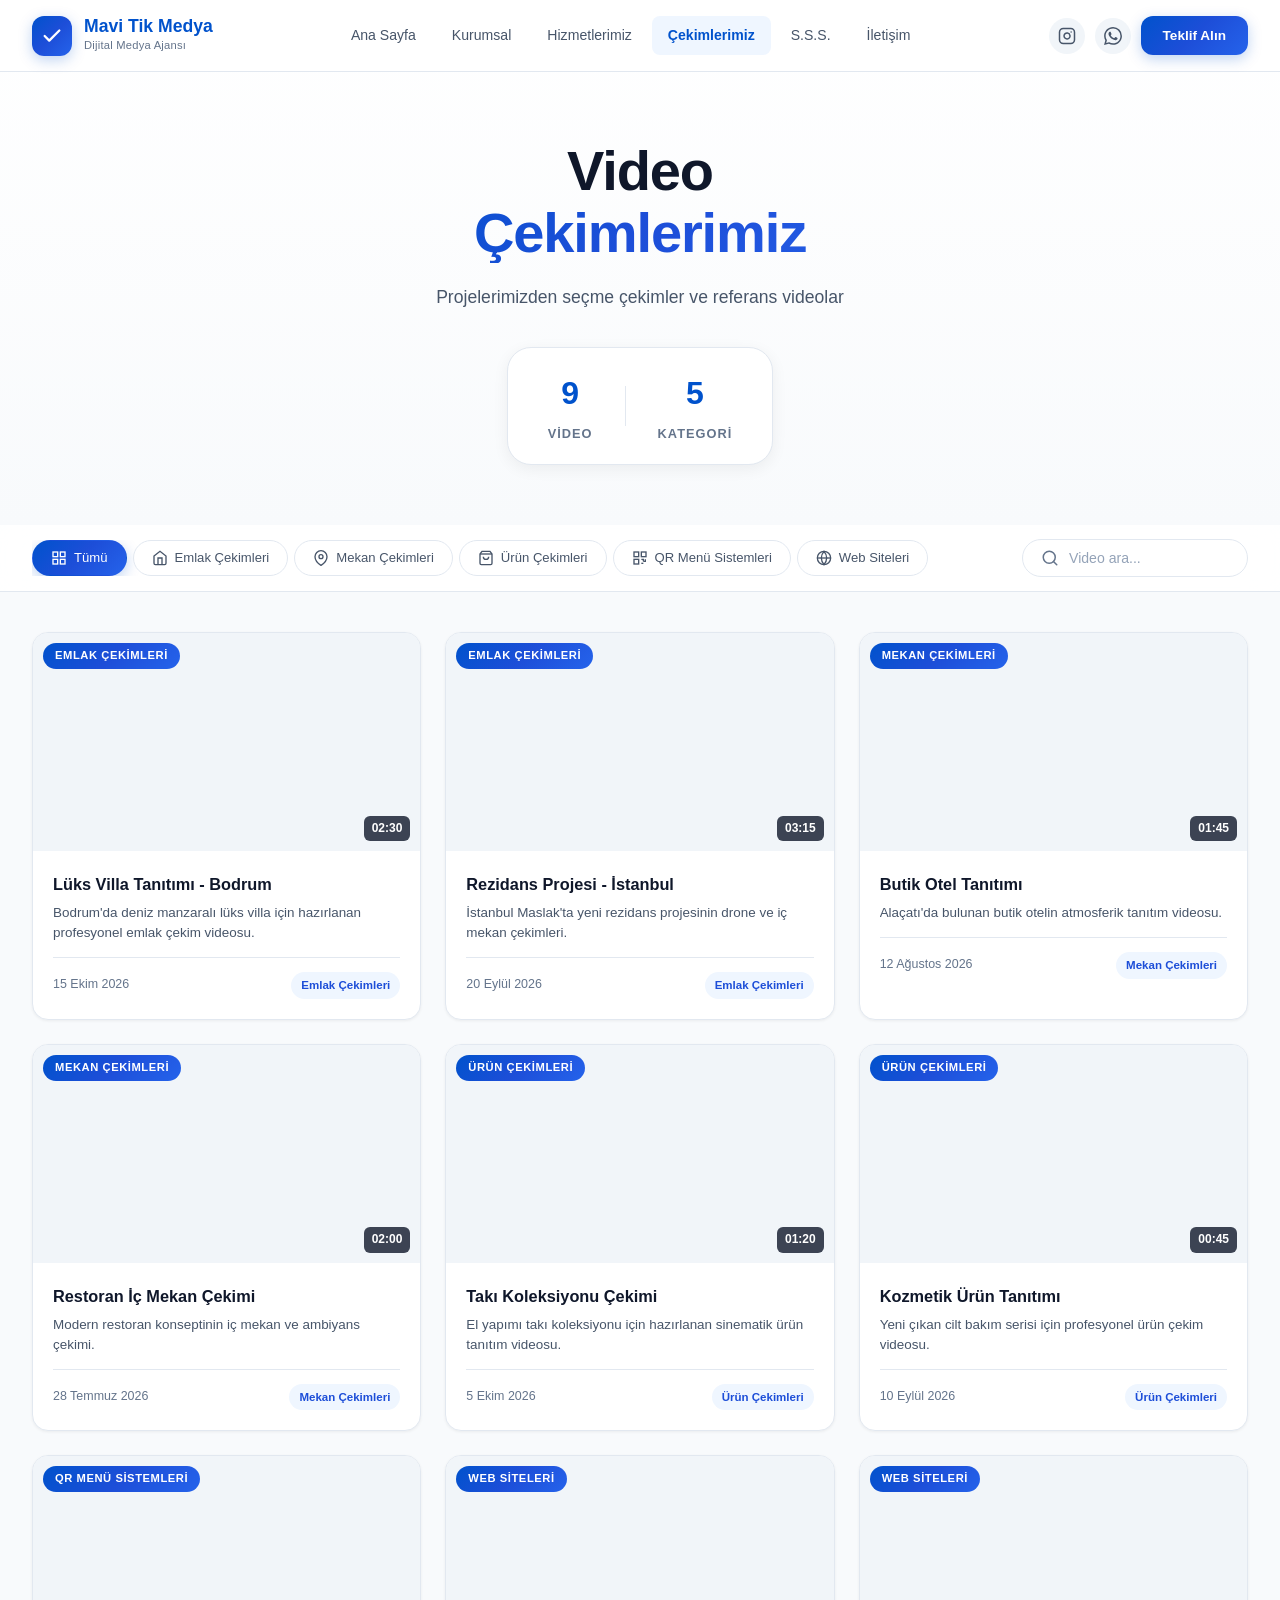
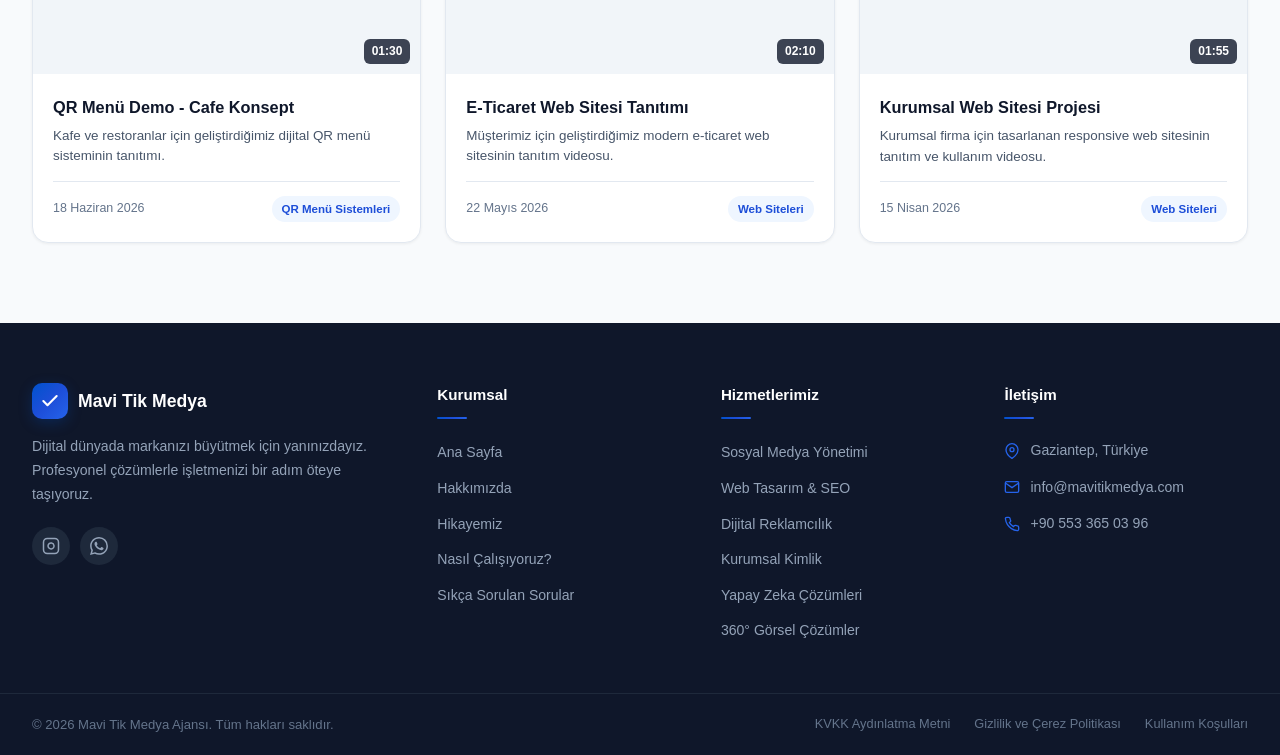
==== referans videolar/referanslar.html @ f26a5ee5 "Add files via upload" ====
<!DOCTYPE html>
<html lang="tr">
<head>
    <meta charset="UTF-8">
    <meta name="viewport" content="width=device-width, initial-scale=1.0">
    <meta name="description" content="Mavi Tik Medya - Çekimlerimiz | Emlak, Mekan, Ürün Çekimleri, QR Menü ve Web Siteleri">
    <title>Çekimlerimiz | Mavi Tik Medya Ajansı</title>
    <link rel="stylesheet" href="style.css">
</head>
<body>

    <!-- ===== NAVBAR (Mavi Tik Medya) ===== -->
    <header class="navbar" id="navbar">
        <div class="navbar-container">
            <a href="https://mavitikmedya.com/" class="navbar-brand">
                <div class="brand-icon">
                    <svg width="22" height="22" viewBox="0 0 24 24" fill="none" stroke="currentColor" stroke-width="2.5" stroke-linecap="round" stroke-linejoin="round">
                        <polyline points="20 6 9 17 4 12"></polyline>
                    </svg>
                </div>
                <div class="brand-text">
                    <span class="brand-name">Mavi Tik Medya</span>
                    <span class="brand-tagline">Dijital Medya Ajansı</span>
                </div>
            </a>

            <nav class="navbar-menu" id="navbar-menu">
                <a href="https://mavitikmedya.com/#anasayfa" class="nav-link">Ana Sayfa</a>
                <a href="https://mavitikmedya.com/#hakkimizda" class="nav-link">Kurumsal</a>
                <a href="https://mavitikmedya.com/#hizmetler" class="nav-link">Hizmetlerimiz</a>
                <a href="referanslar.html" class="nav-link active">Çekimlerimiz</a>
                <a href="https://mavitikmedya.com/#sss" class="nav-link">S.S.S.</a>
                <a href="https://mavitikmedya.com/#iletisim" class="nav-link">İletişim</a>
            </nav>

            <div class="navbar-actions">
                <a href="https://www.instagram.com/mavitikmedyaajansi/" target="_blank" class="social-icon" title="Instagram">
                    <svg width="18" height="18" viewBox="0 0 24 24" fill="none" stroke="currentColor" stroke-width="2" stroke-linecap="round" stroke-linejoin="round">
                        <rect x="2" y="2" width="20" height="20" rx="5" ry="5"></rect>
                        <path d="M16 11.37A4 4 0 1 1 12.63 8 4 4 0 0 1 16 11.37z"></path>
                        <line x1="17.5" y1="6.5" x2="17.51" y2="6.5"></line>
                    </svg>
                </a>
                <a href="https://wa.me/905533650396" target="_blank" class="social-icon whatsapp-icon" title="WhatsApp">
                    <svg width="18" height="18" viewBox="0 0 24 24" fill="currentColor">
                        <path d="M17.472 14.382c-.297-.149-1.758-.867-2.03-.967-.273-.099-.471-.148-.67.15-.197.297-.767.966-.94 1.164-.173.199-.347.223-.644.075-.297-.15-1.255-.463-2.39-1.475-.883-.788-1.48-1.761-1.653-2.059-.173-.297-.018-.458.13-.606.134-.133.298-.347.446-.52.149-.174.198-.298.298-.497.099-.198.05-.371-.025-.52-.075-.149-.669-1.612-.916-2.207-.242-.579-.487-.5-.669-.51-.173-.008-.371-.01-.57-.01-.198 0-.52.074-.792.372-.272.297-1.04 1.016-1.04 2.479 0 1.462 1.065 2.875 1.213 3.074.149.198 2.096 3.2 5.077 4.487.709.306 1.262.489 1.694.625.712.227 1.36.195 1.871.118.571-.085 1.758-.719 2.006-1.413.248-.694.248-1.289.173-1.413-.074-.124-.272-.198-.57-.347m-5.421 7.403h-.004a9.87 9.87 0 01-5.031-1.378l-.361-.214-3.741.982.998-3.648-.235-.374a9.86 9.86 0 01-1.51-5.26c.001-5.45 4.436-9.884 9.888-9.884 2.64 0 5.122 1.03 6.988 2.898a9.825 9.825 0 012.893 6.994c-.003 5.45-4.437 9.884-9.885 9.884m8.413-18.297A11.815 11.815 0 0012.05 0C5.495 0 .16 5.335.157 11.892c0 2.096.547 4.142 1.588 5.945L.057 24l6.305-1.654a11.882 11.882 0 005.683 1.448h.005c6.554 0 11.89-5.335 11.893-11.893a11.821 11.821 0 00-3.48-8.413z"/>
                    </svg>
                </a>
                <a href="https://mavitikmedya.com/#iletisim" class="cta-btn">Teklif Alın</a>
            </div>

            <button class="mobile-menu-btn" id="mobile-menu-btn" aria-label="Menü">
                <span></span>
                <span></span>
                <span></span>
            </button>
        </div>
    </header>

    <!-- ===== HERO SECTION ===== -->
    <section class="hero" id="hero">
        <div class="hero-content">
            <h1 class="hero-title">
                <span class="hero-title-line">Video</span>
                <span class="hero-title-line hero-title-accent">Çekimlerimiz</span>
            </h1>
            <p class="hero-subtitle">Projelerimizden seçme çekimler ve referans videolar</p>
            <div class="hero-stats">
                <div class="stat">
                    <span class="stat-number" id="total-count">0</span>
                    <span class="stat-label">Video</span>
                </div>
                <div class="stat-divider"></div>
                <div class="stat">
                    <span class="stat-number" id="category-count">0</span>
                    <span class="stat-label">Kategori</span>
                </div>
            </div>
        </div>
    </section>

    <!-- ===== CATEGORY FILTER ===== -->
    <section class="filter-section" id="filter-section">
        <div class="filter-container">
            <div class="filter-tabs">
                <button class="filter-btn active" data-filter="all" id="filter-all">
                    <svg width="16" height="16" viewBox="0 0 24 24" fill="none" stroke="currentColor" stroke-width="2"><rect x="3" y="3" width="7" height="7"></rect><rect x="14" y="3" width="7" height="7"></rect><rect x="14" y="14" width="7" height="7"></rect><rect x="3" y="14" width="7" height="7"></rect></svg>
                    Tümü
                </button>
                <button class="filter-btn" data-filter="emlak" id="filter-emlak">
                    <svg width="16" height="16" viewBox="0 0 24 24" fill="none" stroke="currentColor" stroke-width="2"><path d="M3 9l9-7 9 7v11a2 2 0 0 1-2 2H5a2 2 0 0 1-2-2z"></path><polyline points="9 22 9 12 15 12 15 22"></polyline></svg>
                    Emlak Çekimleri
                </button>
                <button class="filter-btn" data-filter="mekan" id="filter-mekan">
                    <svg width="16" height="16" viewBox="0 0 24 24" fill="none" stroke="currentColor" stroke-width="2"><path d="M21 10c0 7-9 13-9 13s-9-6-9-13a9 9 0 0 1 18 0z"></path><circle cx="12" cy="10" r="3"></circle></svg>
                    Mekan Çekimleri
                </button>
                <button class="filter-btn" data-filter="urun" id="filter-urun">
                    <svg width="16" height="16" viewBox="0 0 24 24" fill="none" stroke="currentColor" stroke-width="2"><path d="M6 2L3 6v14a2 2 0 0 0 2 2h14a2 2 0 0 0 2-2V6l-3-4z"></path><line x1="3" y1="6" x2="21" y2="6"></line><path d="M16 10a4 4 0 0 1-8 0"></path></svg>
                    Ürün Çekimleri
                </button>
                <button class="filter-btn" data-filter="qrmenu" id="filter-qrmenu">
                    <svg width="16" height="16" viewBox="0 0 24 24" fill="none" stroke="currentColor" stroke-width="2"><rect x="3" y="3" width="7" height="7"></rect><rect x="14" y="3" width="7" height="7"></rect><rect x="3" y="14" width="7" height="7"></rect><path d="M14 14h3v3"></path><path d="M20 14v3h-3"></path><path d="M14 20h3"></path><path d="M20 20h0"></path></svg>
                    QR Menü Sistemleri
                </button>
                <button class="filter-btn" data-filter="website" id="filter-website">
                    <svg width="16" height="16" viewBox="0 0 24 24" fill="none" stroke="currentColor" stroke-width="2"><circle cx="12" cy="12" r="10"></circle><line x1="2" y1="12" x2="22" y2="12"></line><path d="M12 2a15.3 15.3 0 0 1 4 10 15.3 15.3 0 0 1-4 10 15.3 15.3 0 0 1-4-10 15.3 15.3 0 0 1 4-10z"></path></svg>
                    Web Siteleri
                </button>
            </div>
            <div class="search-box" id="search-box">
                <svg width="18" height="18" viewBox="0 0 24 24" fill="none" stroke="currentColor" stroke-width="2" stroke-linecap="round" stroke-linejoin="round">
                    <circle cx="11" cy="11" r="8"></circle>
                    <line x1="21" y1="21" x2="16.65" y2="16.65"></line>
                </svg>
                <input type="text" placeholder="Video ara..." id="search-input">
            </div>
        </div>
    </section>

    <!-- ===== VIDEO GALLERY ===== -->
    <main class="gallery-section" id="gallery-section">
        <div class="gallery-grid" id="gallery-grid">
            <!-- Video cards will be injected here by JS -->
        </div>

        <!-- Empty State -->
        <div class="empty-state" id="empty-state" style="display: none;">
            <svg width="80" height="80" viewBox="0 0 24 24" fill="none" stroke="currentColor" stroke-width="1" stroke-linecap="round" stroke-linejoin="round">
                <polygon points="23 7 16 12 23 17 23 7"></polygon>
                <rect x="1" y="5" width="15" height="14" rx="2" ry="2"></rect>
            </svg>
            <h2>Henüz video eklenmemiş</h2>
            <p><code>videos.js</code> dosyasını düzenleyerek videolarınızı ekleyin.</p>
        </div>
    </main>

    <!-- ===== VIDEO MODAL ===== -->
    <div class="modal-overlay" id="modal-overlay">
        <div class="modal" id="modal">
            <button class="modal-close" id="modal-close" aria-label="Kapat">
                <svg width="24" height="24" viewBox="0 0 24 24" fill="none" stroke="currentColor" stroke-width="2" stroke-linecap="round" stroke-linejoin="round">
                    <line x1="18" y1="6" x2="6" y2="18"></line>
                    <line x1="6" y1="6" x2="18" y2="18"></line>
                </svg>
            </button>
            <div class="modal-video-container" id="modal-video-container">
                <video id="modal-video" controls></video>
            </div>
            <div class="modal-info">
                <h2 class="modal-title" id="modal-title"></h2>
                <p class="modal-description" id="modal-description"></p>
                <div class="modal-meta">
                    <span class="modal-category" id="modal-category"></span>
                    <span class="modal-date" id="modal-date"></span>
                </div>
            </div>
        </div>
    </div>

    <!-- ===== FOOTER (Mavi Tik Medya) ===== -->
    <footer class="site-footer" id="footer">
        <div class="footer-main">
            <div class="footer-container">
                <!-- Column 1: Brand -->
                <div class="footer-col footer-brand-col">
                    <div class="footer-brand">
                        <div class="brand-icon">
                            <svg width="20" height="20" viewBox="0 0 24 24" fill="none" stroke="currentColor" stroke-width="2.5" stroke-linecap="round" stroke-linejoin="round">
                                <polyline points="20 6 9 17 4 12"></polyline>
                            </svg>
                        </div>
                        <span class="brand-name">Mavi Tik Medya</span>
                    </div>
                    <p class="footer-about">Dijital dünyada markanızı büyütmek için yanınızdayız. Profesyonel çözümlerle işletmenizi bir adım öteye taşıyoruz.</p>
                    <div class="footer-social">
                        <a href="https://www.instagram.com/mavitikmedyaajansi/" target="_blank" class="footer-social-link" title="Instagram">
                            <svg width="18" height="18" viewBox="0 0 24 24" fill="none" stroke="currentColor" stroke-width="2"><rect x="2" y="2" width="20" height="20" rx="5" ry="5"></rect><path d="M16 11.37A4 4 0 1 1 12.63 8 4 4 0 0 1 16 11.37z"></path><line x1="17.5" y1="6.5" x2="17.51" y2="6.5"></line></svg>
                        </a>
                        <a href="https://wa.me/905533650396" target="_blank" class="footer-social-link whatsapp" title="WhatsApp">
                            <svg width="18" height="18" viewBox="0 0 24 24" fill="currentColor">
                                <path d="M17.472 14.382c-.297-.149-1.758-.867-2.03-.967-.273-.099-.471-.148-.67.15-.197.297-.767.966-.94 1.164-.173.199-.347.223-.644.075-.297-.15-1.255-.463-2.39-1.475-.883-.788-1.48-1.761-1.653-2.059-.173-.297-.018-.458.13-.606.134-.133.298-.347.446-.52.149-.174.198-.298.298-.497.099-.198.05-.371-.025-.52-.075-.149-.669-1.612-.916-2.207-.242-.579-.487-.5-.669-.51-.173-.008-.371-.01-.57-.01-.198 0-.52.074-.792.372-.272.297-1.04 1.016-1.04 2.479 0 1.462 1.065 2.875 1.213 3.074.149.198 2.096 3.2 5.077 4.487.709.306 1.262.489 1.694.625.712.227 1.36.195 1.871.118.571-.085 1.758-.719 2.006-1.413.248-.694.248-1.289.173-1.413-.074-.124-.272-.198-.57-.347m-5.421 7.403h-.004a9.87 9.87 0 01-5.031-1.378l-.361-.214-3.741.982.998-3.648-.235-.374a9.86 9.86 0 01-1.51-5.26c.001-5.45 4.436-9.884 9.888-9.884 2.64 0 5.122 1.03 6.988 2.898a9.825 9.825 0 012.893 6.994c-.003 5.45-4.437 9.884-9.885 9.884m8.413-18.297A11.815 11.815 0 0012.05 0C5.495 0 .16 5.335.157 11.892c0 2.096.547 4.142 1.588 5.945L.057 24l6.305-1.654a11.882 11.882 0 005.683 1.448h.005c6.554 0 11.89-5.335 11.893-11.893a11.821 11.821 0 00-3.48-8.413z"/>
                            </svg>
                        </a>
                    </div>
                </div>

                <!-- Column 2: Kurumsal -->
                <div class="footer-col">
                    <h4 class="footer-heading">Kurumsal</h4>
                    <ul class="footer-links">
                        <li><a href="https://mavitikmedya.com/#anasayfa">Ana Sayfa</a></li>
                        <li><a href="https://mavitikmedya.com/#hakkimizda">Hakkımızda</a></li>
                        <li><a href="https://mavitikmedya.com/#hikayemiz">Hikayemiz</a></li>
                        <li><a href="https://mavitikmedya.com/#nasil-calisiyoruz">Nasıl Çalışıyoruz?</a></li>
                        <li><a href="https://mavitikmedya.com/#sss">Sıkça Sorulan Sorular</a></li>
                    </ul>
                </div>

                <!-- Column 3: Hizmetlerimiz -->
                <div class="footer-col">
                    <h4 class="footer-heading">Hizmetlerimiz</h4>
                    <ul class="footer-links">
                        <li><a href="https://mavitikmedya.com/#hizmetler">Sosyal Medya Yönetimi</a></li>
                        <li><a href="https://mavitikmedya.com/#hizmetler">Web Tasarım & SEO</a></li>
                        <li><a href="https://mavitikmedya.com/#hizmetler">Dijital Reklamcılık</a></li>
                        <li><a href="https://mavitikmedya.com/#hizmetler">Kurumsal Kimlik</a></li>
                        <li><a href="https://mavitikmedya.com/#hizmetler">Yapay Zeka Çözümleri</a></li>
                        <li><a href="https://mavitikmedya.com/#hizmetler">360° Görsel Çözümler</a></li>
                    </ul>
                </div>

                <!-- Column 4: İletişim -->
                <div class="footer-col">
                    <h4 class="footer-heading">İletişim</h4>
                    <ul class="footer-contact">
                        <li>
                            <svg width="16" height="16" viewBox="0 0 24 24" fill="none" stroke="currentColor" stroke-width="2"><path d="M21 10c0 7-9 13-9 13s-9-6-9-13a9 9 0 0 1 18 0z"></path><circle cx="12" cy="10" r="3"></circle></svg>
                            Gaziantep, Türkiye
                        </li>
                        <li>
                            <svg width="16" height="16" viewBox="0 0 24 24" fill="none" stroke="currentColor" stroke-width="2"><path d="M4 4h16c1.1 0 2 .9 2 2v12c0 1.1-.9 2-2 2H4c-1.1 0-2-.9-2-2V6c0-1.1.9-2 2-2z"></path><polyline points="22,6 12,13 2,6"></polyline></svg>
                            <a href="mailto:info@mavitikmedya.com">info@mavitikmedya.com</a>
                        </li>
                        <li>
                            <svg width="16" height="16" viewBox="0 0 24 24" fill="none" stroke="currentColor" stroke-width="2"><path d="M22 16.92v3a2 2 0 0 1-2.18 2 19.79 19.79 0 0 1-8.63-3.07 19.5 19.5 0 0 1-6-6 19.79 19.79 0 0 1-3.07-8.67A2 2 0 0 1 4.11 2h3a2 2 0 0 1 2 1.72c.127.96.361 1.903.7 2.81a2 2 0 0 1-.45 2.11L8.09 9.91a16 16 0 0 0 6 6l1.27-1.27a2 2 0 0 1 2.11-.45c.907.339 1.85.573 2.81.7A2 2 0 0 1 22 16.92z"></path></svg>
                            <a href="tel:+905533650396">+90 553 365 03 96</a>
                        </li>
                    </ul>
                </div>
            </div>
        </div>
        <div class="footer-bottom">
            <div class="footer-container">
                <p>&copy; 2026 Mavi Tik Medya Ajansı. Tüm hakları saklıdır.</p>
                <div class="footer-legal">
                    <a href="#">KVKK Aydınlatma Metni</a>
                    <a href="#">Gizlilik ve Çerez Politikası</a>
                    <a href="#">Kullanım Koşulları</a>
                </div>
            </div>
        </div>
    </footer>

    <script src="videos.js"></script>
    <script src="app.js"></script>
</body>
</html>
---- referans videolar/style.css ----
/* ===== RESET & BASE ===== */
*,
*::before,
*::after {
    margin: 0;
    padding: 0;
    box-sizing: border-box;
}

:root {
    /* ─── Mavi Tik Medya Renk Paleti ─── */
    --bg-primary: #ffffff;
    --bg-secondary: #f8fafc;
    --bg-tertiary: #f1f5f9;
    --bg-card: #ffffff;
    --bg-glass: rgba(255, 255, 255, 0.88);
    --bg-dark: #0f172a;
    --bg-dark-secondary: #1e293b;

    --text-primary: #0f172a;
    --text-secondary: #475569;
    --text-muted: #64748b;
    --text-light: #94a3b8;
    --text-on-dark: #e2e8f0;
    --text-on-accent: #ffffff;

    --accent-primary: #0052cc;
    --accent-secondary: #1d4ed8;
    --accent-hover: #2563eb;
    --accent-light: #eff6ff;
    --accent-gradient: linear-gradient(135deg, #0052cc, #1d4ed8, #2563eb);

    --green-accent: #25d366;

    --border-color: #e2e8f0;
    --border-hover: #cbd5e1;
    --border-accent: rgba(0, 82, 204, 0.2);

    --radius-sm: 8px;
    --radius-md: 12px;
    --radius-lg: 16px;
    --radius-xl: 24px;

    --shadow-sm: 0 1px 3px rgba(0, 0, 0, 0.06);
    --shadow-card: 0 4px 16px rgba(0, 0, 0, 0.06);
    --shadow-card-hover: 0 12px 40px rgba(0, 82, 204, 0.12);
    --shadow-modal: 0 24px 80px rgba(0, 0, 0, 0.25);
    --shadow-btn: 0 4px 14px rgba(0, 82, 204, 0.25);

    --transition-fast: 0.2s cubic-bezier(0.4, 0, 0.2, 1);
    --transition-normal: 0.3s cubic-bezier(0.4, 0, 0.2, 1);
    --transition-slow: 0.5s cubic-bezier(0.4, 0, 0.2, 1);

    --font-main: 'Segoe UI', -apple-system, BlinkMacSystemFont, 'Helvetica Neue', Arial, sans-serif;
}

html {
    scroll-behavior: smooth;
}

body {
    font-family: var(--font-main);
    background-color: var(--bg-secondary);
    color: var(--text-primary);
    line-height: 1.6;
    overflow-x: hidden;
    -webkit-font-smoothing: antialiased;
}

/* ================================================================
   NAVBAR
   ================================================================ */
.navbar {
    position: fixed;
    top: 0;
    left: 0;
    right: 0;
    z-index: 100;
    background: var(--bg-glass);
    backdrop-filter: blur(20px);
    -webkit-backdrop-filter: blur(20px);
    border-bottom: 1px solid var(--border-color);
    height: 72px;
    transition: var(--transition-normal);
}

.navbar.scrolled {
    box-shadow: var(--shadow-card);
}

.navbar-container {
    max-width: 1280px;
    margin: 0 auto;
    padding: 0 32px;
    height: 100%;
    display: flex;
    align-items: center;
    justify-content: space-between;
    gap: 24px;
}

.navbar-brand {
    display: flex;
    align-items: center;
    gap: 12px;
    text-decoration: none;
    flex-shrink: 0;
}

.brand-icon {
    width: 40px;
    height: 40px;
    border-radius: var(--radius-md);
    background: var(--accent-gradient);
    display: flex;
    align-items: center;
    justify-content: center;
    color: white;
    box-shadow: var(--shadow-btn);
    transition: var(--transition-fast);
}

.navbar-brand:hover .brand-icon {
    transform: scale(1.05);
}

.brand-text {
    display: flex;
    flex-direction: column;
}

.brand-name {
    font-size: 1.1rem;
    font-weight: 700;
    color: var(--accent-primary);
    line-height: 1.2;
}

.brand-tagline {
    font-size: 0.7rem;
    color: var(--text-muted);
    font-weight: 500;
    letter-spacing: 0.02em;
}

.navbar-menu {
    display: flex;
    align-items: center;
    gap: 4px;
}

.nav-link {
    padding: 8px 16px;
    color: var(--text-secondary);
    text-decoration: none;
    font-size: 0.88rem;
    font-weight: 500;
    border-radius: var(--radius-sm);
    transition: var(--transition-fast);
    white-space: nowrap;
}

.nav-link:hover {
    color: var(--accent-primary);
    background: var(--accent-light);
}

.nav-link.active {
    color: var(--accent-primary);
    background: var(--accent-light);
    font-weight: 600;
}

.navbar-actions {
    display: flex;
    align-items: center;
    gap: 10px;
    flex-shrink: 0;
}

.social-icon {
    width: 36px;
    height: 36px;
    border-radius: 50%;
    display: flex;
    align-items: center;
    justify-content: center;
    color: var(--text-secondary);
    text-decoration: none;
    transition: var(--transition-fast);
    background: var(--bg-tertiary);
}

.social-icon:hover {
    color: var(--accent-primary);
    background: var(--accent-light);
    transform: translateY(-2px);
}

.social-icon.whatsapp-icon:hover {
    color: var(--green-accent);
    background: rgba(37, 211, 102, 0.1);
}

.cta-btn {
    padding: 9px 22px;
    background: var(--accent-gradient);
    color: white;
    text-decoration: none;
    font-size: 0.85rem;
    font-weight: 600;
    border-radius: var(--radius-md);
    transition: var(--transition-fast);
    box-shadow: var(--shadow-btn);
    white-space: nowrap;
}

.cta-btn:hover {
    transform: translateY(-2px);
    box-shadow: 0 6px 20px rgba(0, 82, 204, 0.35);
}

/* Mobile Menu Button */
.mobile-menu-btn {
    display: none;
    flex-direction: column;
    gap: 5px;
    background: none;
    border: none;
    cursor: pointer;
    padding: 6px;
}

.mobile-menu-btn span {
    display: block;
    width: 24px;
    height: 2px;
    background: var(--text-primary);
    border-radius: 2px;
    transition: var(--transition-fast);
}

.mobile-menu-btn.open span:nth-child(1) {
    transform: rotate(45deg) translate(5px, 5px);
}

.mobile-menu-btn.open span:nth-child(2) {
    opacity: 0;
}

.mobile-menu-btn.open span:nth-child(3) {
    transform: rotate(-45deg) translate(5px, -5px);
}

/* ================================================================
   HERO
   ================================================================ */
.hero {
    position: relative;
    padding: 140px 32px 60px;
    text-align: center;
    background: linear-gradient(180deg, var(--bg-primary) 0%, var(--bg-secondary) 100%);
}

.hero-content {
    max-width: 700px;
    margin: 0 auto;
}

.hero-title {
    font-size: 3.5rem;
    font-weight: 800;
    line-height: 1.1;
    margin-bottom: 20px;
    letter-spacing: -0.02em;
    color: var(--text-primary);
}

.hero-title-line {
    display: block;
}

.hero-title-accent {
    background: var(--accent-gradient);
    -webkit-background-clip: text;
    -webkit-text-fill-color: transparent;
    background-clip: text;
}

.hero-subtitle {
    font-size: 1.1rem;
    color: var(--text-secondary);
    max-width: 500px;
    margin: 0 auto 36px;
    font-weight: 400;
}

.hero-stats {
    display: inline-flex;
    align-items: center;
    gap: 32px;
    background: var(--bg-primary);
    border: 1px solid var(--border-color);
    border-radius: var(--radius-xl);
    padding: 20px 40px;
    box-shadow: var(--shadow-card);
}

.stat {
    display: flex;
    flex-direction: column;
    align-items: center;
    gap: 4px;
}

.stat-number {
    font-size: 2rem;
    font-weight: 800;
    color: var(--accent-primary);
}

.stat-label {
    font-size: 0.8rem;
    color: var(--text-muted);
    font-weight: 600;
    text-transform: uppercase;
    letter-spacing: 0.08em;
}

.stat-divider {
    width: 1px;
    height: 40px;
    background: var(--border-color);
}

/* ================================================================
   FILTER SECTION
   ================================================================ */
.filter-section {
    position: sticky;
    top: 72px;
    z-index: 50;
    background: var(--bg-glass);
    backdrop-filter: blur(16px);
    -webkit-backdrop-filter: blur(16px);
    border-bottom: 1px solid var(--border-color);
    padding: 14px 32px;
}

.filter-container {
    max-width: 1280px;
    margin: 0 auto;
    display: flex;
    align-items: center;
    justify-content: space-between;
    gap: 20px;
}

.filter-tabs {
    display: flex;
    gap: 6px;
    overflow-x: auto;
    scrollbar-width: none;
    -ms-overflow-style: none;
}

.filter-tabs::-webkit-scrollbar {
    display: none;
}

.filter-btn {
    display: flex;
    align-items: center;
    gap: 7px;
    padding: 9px 18px;
    border: 1px solid var(--border-color);
    background: var(--bg-primary);
    color: var(--text-secondary);
    font-size: 0.82rem;
    font-weight: 500;
    border-radius: 100px;
    cursor: pointer;
    transition: var(--transition-fast);
    font-family: var(--font-main);
    white-space: nowrap;
}

.filter-btn:hover {
    color: var(--accent-primary);
    border-color: var(--border-accent);
    background: var(--accent-light);
}

.filter-btn.active {
    color: var(--text-on-accent);
    background: var(--accent-gradient);
    border-color: transparent;
    box-shadow: var(--shadow-btn);
}

.filter-btn.active svg {
    stroke: white;
}

.search-box {
    display: flex;
    align-items: center;
    gap: 10px;
    background: var(--bg-primary);
    border: 1px solid var(--border-color);
    border-radius: 100px;
    padding: 9px 18px;
    transition: var(--transition-fast);
    flex-shrink: 0;
}

.search-box:focus-within {
    border-color: var(--accent-primary);
    box-shadow: 0 0 0 3px rgba(0, 82, 204, 0.1);
}

.search-box svg {
    color: var(--text-muted);
    flex-shrink: 0;
}

.search-box input {
    background: none;
    border: none;
    outline: none;
    color: var(--text-primary);
    font-size: 0.88rem;
    width: 160px;
    font-family: var(--font-main);
}

.search-box input::placeholder {
    color: var(--text-light);
}

/* ================================================================
   GALLERY
   ================================================================ */
.gallery-section {
    padding: 40px 32px 80px;
    max-width: 1320px;
    margin: 0 auto;
}

.gallery-grid {
    display: grid;
    grid-template-columns: repeat(auto-fill, minmax(340px, 1fr));
    gap: 24px;
}

/* ================================================================
   VIDEO CARD
   ================================================================ */
.video-card {
    background: var(--bg-card);
    border-radius: var(--radius-lg);
    border: 1px solid var(--border-color);
    overflow: hidden;
    cursor: pointer;
    transition: var(--transition-normal);
    box-shadow: var(--shadow-sm);
    opacity: 0;
    transform: translateY(30px);
    animation: cardFadeIn 0.6s ease forwards;
}

.video-card:hover {
    transform: translateY(-6px);
    border-color: var(--border-accent);
    box-shadow: var(--shadow-card-hover);
}

@keyframes cardFadeIn {
    to {
        opacity: 1;
        transform: translateY(0);
    }
}

.video-card:nth-child(1) { animation-delay: 0.05s; }
.video-card:nth-child(2) { animation-delay: 0.1s; }
.video-card:nth-child(3) { animation-delay: 0.15s; }
.video-card:nth-child(4) { animation-delay: 0.2s; }
.video-card:nth-child(5) { animation-delay: 0.25s; }
.video-card:nth-child(6) { animation-delay: 0.3s; }
.video-card:nth-child(7) { animation-delay: 0.35s; }
.video-card:nth-child(8) { animation-delay: 0.4s; }
.video-card:nth-child(9) { animation-delay: 0.45s; }

.card-thumbnail {
    position: relative;
    width: 100%;
    padding-top: 56.25%;
    background: var(--bg-tertiary);
    overflow: hidden;
}

.card-thumbnail video {
    position: absolute;
    top: 0;
    left: 0;
    width: 100%;
    height: 100%;
    object-fit: cover;
    transition: var(--transition-slow);
}

.video-card:hover .card-thumbnail video {
    transform: scale(1.05);
}

.card-play-btn {
    position: absolute;
    top: 50%;
    left: 50%;
    transform: translate(-50%, -50%) scale(0.9);
    width: 60px;
    height: 60px;
    border-radius: 50%;
    background: var(--accent-gradient);
    display: flex;
    align-items: center;
    justify-content: center;
    transition: var(--transition-normal);
    opacity: 0;
    box-shadow: var(--shadow-btn);
}

.video-card:hover .card-play-btn {
    opacity: 1;
    transform: translate(-50%, -50%) scale(1);
}

.card-play-btn svg {
    color: white;
    margin-left: 3px;
}

.card-duration {
    position: absolute;
    bottom: 10px;
    right: 10px;
    background: rgba(15, 23, 42, 0.8);
    color: white;
    padding: 3px 8px;
    border-radius: 6px;
    font-size: 0.75rem;
    font-weight: 600;
}

.card-category-badge {
    position: absolute;
    top: 10px;
    left: 10px;
    background: var(--accent-gradient);
    color: white;
    padding: 4px 12px;
    border-radius: 20px;
    font-size: 0.7rem;
    font-weight: 600;
    text-transform: uppercase;
    letter-spacing: 0.05em;
}

.card-info {
    padding: 20px;
}

.card-title {
    font-size: 1.02rem;
    font-weight: 600;
    margin-bottom: 6px;
    color: var(--text-primary);
    transition: var(--transition-fast);
    display: -webkit-box;
    -webkit-line-clamp: 2;
    -webkit-box-orient: vertical;
    overflow: hidden;
}

.video-card:hover .card-title {
    color: var(--accent-primary);
}

.card-description {
    font-size: 0.84rem;
    color: var(--text-secondary);
    margin-bottom: 14px;
    display: -webkit-box;
    -webkit-line-clamp: 2;
    -webkit-box-orient: vertical;
    overflow: hidden;
    line-height: 1.5;
}

.card-meta {
    display: flex;
    align-items: center;
    justify-content: space-between;
    padding-top: 14px;
    border-top: 1px solid var(--border-color);
}

.card-date {
    font-size: 0.78rem;
    color: var(--text-muted);
    font-weight: 500;
}

.card-tag {
    font-size: 0.72rem;
    color: var(--accent-secondary);
    background: var(--accent-light);
    padding: 4px 10px;
    border-radius: 20px;
    font-weight: 600;
}

/* ================================================================
   EMPTY STATE
   ================================================================ */
.empty-state {
    text-align: center;
    padding: 100px 40px;
    color: var(--text-muted);
}

.empty-state svg {
    opacity: 0.15;
    margin-bottom: 24px;
    color: var(--accent-primary);
}

.empty-state h2 {
    font-size: 1.5rem;
    color: var(--text-secondary);
    margin-bottom: 10px;
    font-weight: 600;
}

.empty-state p {
    font-size: 0.95rem;
}

.empty-state code {
    background: var(--accent-light);
    color: var(--accent-primary);
    padding: 2px 8px;
    border-radius: 6px;
    font-size: 0.9rem;
}

/* ================================================================
   MODAL
   ================================================================ */
.modal-overlay {
    position: fixed;
    inset: 0;
    background: rgba(15, 23, 42, 0.7);
    backdrop-filter: blur(12px);
    -webkit-backdrop-filter: blur(12px);
    z-index: 1000;
    display: flex;
    align-items: center;
    justify-content: center;
    padding: 30px;
    opacity: 0;
    visibility: hidden;
    transition: var(--transition-normal);
}

.modal-overlay.active {
    opacity: 1;
    visibility: visible;
}

.modal {
    background: var(--bg-primary);
    border-radius: var(--radius-xl);
    border: 1px solid var(--border-color);
    max-width: 960px;
    width: 100%;
    max-height: 90vh;
    overflow-y: auto;
    box-shadow: var(--shadow-modal);
    transform: scale(0.92) translateY(20px);
    transition: var(--transition-normal);
}

.modal-overlay.active .modal {
    transform: scale(1) translateY(0);
}

.modal-close {
    position: absolute;
    top: 16px;
    right: 16px;
    width: 40px;
    height: 40px;
    border: none;
    background: rgba(255, 255, 255, 0.9);
    backdrop-filter: blur(8px);
    border-radius: 50%;
    color: var(--text-primary);
    cursor: pointer;
    display: flex;
    align-items: center;
    justify-content: center;
    transition: var(--transition-fast);
    z-index: 10;
    box-shadow: var(--shadow-sm);
}

.modal-close:hover {
    background: var(--accent-light);
    color: var(--accent-primary);
    transform: rotate(90deg);
}

.modal-video-container {
    position: relative;
    width: 100%;
    background: var(--bg-dark);
    border-radius: var(--radius-xl) var(--radius-xl) 0 0;
    overflow: hidden;
}

.modal-video-container video {
    width: 100%;
    display: block;
    max-height: 540px;
}

.modal-info {
    padding: 28px 32px;
}

.modal-title {
    font-size: 1.35rem;
    font-weight: 700;
    margin-bottom: 10px;
    color: var(--text-primary);
}

.modal-description {
    color: var(--text-secondary);
    font-size: 0.95rem;
    margin-bottom: 20px;
    line-height: 1.6;
}

.modal-meta {
    display: flex;
    align-items: center;
    gap: 12px;
}

.modal-category {
    background: var(--accent-gradient);
    color: white;
    padding: 5px 14px;
    border-radius: 20px;
    font-size: 0.78rem;
    font-weight: 600;
    text-transform: uppercase;
    letter-spacing: 0.04em;
}

.modal-date {
    color: var(--text-muted);
    font-size: 0.85rem;
}

/* ================================================================
   FOOTER
   ================================================================ */
.site-footer {
    background: var(--bg-dark);
    color: var(--text-on-dark);
}

.footer-main {
    padding: 60px 0 40px;
}

.footer-container {
    max-width: 1280px;
    margin: 0 auto;
    padding: 0 32px;
    display: grid;
    grid-template-columns: 1.5fr 1fr 1fr 1fr;
    gap: 40px;
}

.footer-brand {
    display: flex;
    align-items: center;
    gap: 10px;
    margin-bottom: 16px;
}

.footer-brand .brand-icon {
    width: 36px;
    height: 36px;
    border-radius: 10px;
}

.footer-brand .brand-name {
    font-size: 1.1rem;
    font-weight: 700;
    color: white;
}

.footer-about {
    font-size: 0.88rem;
    color: var(--text-light);
    line-height: 1.7;
    margin-bottom: 20px;
}

.footer-social {
    display: flex;
    gap: 10px;
}

.footer-social-link {
    width: 38px;
    height: 38px;
    border-radius: 50%;
    display: flex;
    align-items: center;
    justify-content: center;
    background: var(--bg-dark-secondary);
    color: var(--text-light);
    text-decoration: none;
    transition: var(--transition-fast);
}

.footer-social-link:hover {
    background: var(--accent-primary);
    color: white;
    transform: translateY(-3px);
}

.footer-social-link.whatsapp:hover {
    background: var(--green-accent);
}

.footer-heading {
    font-size: 0.95rem;
    font-weight: 700;
    color: white;
    margin-bottom: 20px;
    position: relative;
    padding-bottom: 12px;
}

.footer-heading::after {
    content: '';
    position: absolute;
    bottom: 0;
    left: 0;
    width: 30px;
    height: 2px;
    background: var(--accent-gradient);
    border-radius: 2px;
}

.footer-links {
    list-style: none;
}

.footer-links li {
    margin-bottom: 10px;
}

.footer-links a {
    color: var(--text-light);
    text-decoration: none;
    font-size: 0.88rem;
    transition: var(--transition-fast);
}

.footer-links a:hover {
    color: white;
    padding-left: 6px;
}

.footer-contact {
    list-style: none;
}

.footer-contact li {
    display: flex;
    align-items: center;
    gap: 10px;
    margin-bottom: 14px;
    color: var(--text-light);
    font-size: 0.88rem;
}

.footer-contact li svg {
    flex-shrink: 0;
    color: var(--accent-hover);
}

.footer-contact a {
    color: var(--text-light);
    text-decoration: none;
    transition: var(--transition-fast);
}

.footer-contact a:hover {
    color: white;
}

.footer-bottom {
    border-top: 1px solid var(--bg-dark-secondary);
    padding: 20px 0;
}

.footer-bottom .footer-container {
    display: flex;
    align-items: center;
    justify-content: space-between;
    gap: 20px;
}

.footer-bottom p {
    font-size: 0.82rem;
    color: var(--text-muted);
}

.footer-legal {
    display: flex;
    gap: 24px;
}

.footer-legal a {
    font-size: 0.8rem;
    color: var(--text-muted);
    text-decoration: none;
    transition: var(--transition-fast);
}

.footer-legal a:hover {
    color: white;
}

/* ================================================================
   SCROLLBAR
   ================================================================ */
::-webkit-scrollbar {
    width: 8px;
}

::-webkit-scrollbar-track {
    background: var(--bg-secondary);
}

::-webkit-scrollbar-thumb {
    background: var(--border-color);
    border-radius: 4px;
}

::-webkit-scrollbar-thumb:hover {
    background: var(--border-hover);
}

/* ================================================================
   RESPONSIVE
   ================================================================ */
@media (max-width: 1100px) {
    .navbar-menu {
        display: none;
    }

    .mobile-menu-btn {
        display: flex;
    }

    .navbar-menu.open {
        display: flex;
        flex-direction: column;
        position: absolute;
        top: 72px;
        left: 0;
        right: 0;
        background: var(--bg-primary);
        border-bottom: 1px solid var(--border-color);
        padding: 16px 32px;
        box-shadow: var(--shadow-card);
    }

    .filter-tabs {
        overflow-x: auto;
    }
}

@media (max-width: 900px) {
    .footer-container {
        grid-template-columns: 1fr 1fr;
        gap: 32px;
    }

    .hero-title {
        font-size: 2.8rem;
    }
}

@media (max-width: 768px) {
    .navbar-container {
        padding: 0 20px;
    }

    .navbar-actions .cta-btn {
        display: none;
    }

    .hero {
        padding: 120px 20px 50px;
    }

    .hero-title {
        font-size: 2.2rem;
    }

    .hero-subtitle {
        font-size: 0.95rem;
    }

    .hero-stats {
        padding: 16px 28px;
        gap: 24px;
    }

    .stat-number {
        font-size: 1.5rem;
    }

    .filter-section {
        padding: 12px 16px;
    }

    .filter-btn {
        padding: 7px 14px;
        font-size: 0.78rem;
    }

    .filter-btn svg {
        display: none;
    }

    .search-box input {
        width: 100px;
    }

    .gallery-section {
        padding: 24px 16px 60px;
    }

    .gallery-grid {
        grid-template-columns: 1fr;
        gap: 16px;
    }

    .modal {
        border-radius: var(--radius-lg);
    }

    .modal-video-container {
        border-radius: var(--radius-lg) var(--radius-lg) 0 0;
    }

    .modal-info {
        padding: 20px;
    }

    .footer-container {
        grid-template-columns: 1fr;
        gap: 28px;
    }

    .footer-bottom .footer-container {
        flex-direction: column;
        text-align: center;
    }

    .footer-legal {
        flex-wrap: wrap;
        justify-content: center;
        gap: 12px;
    }
}
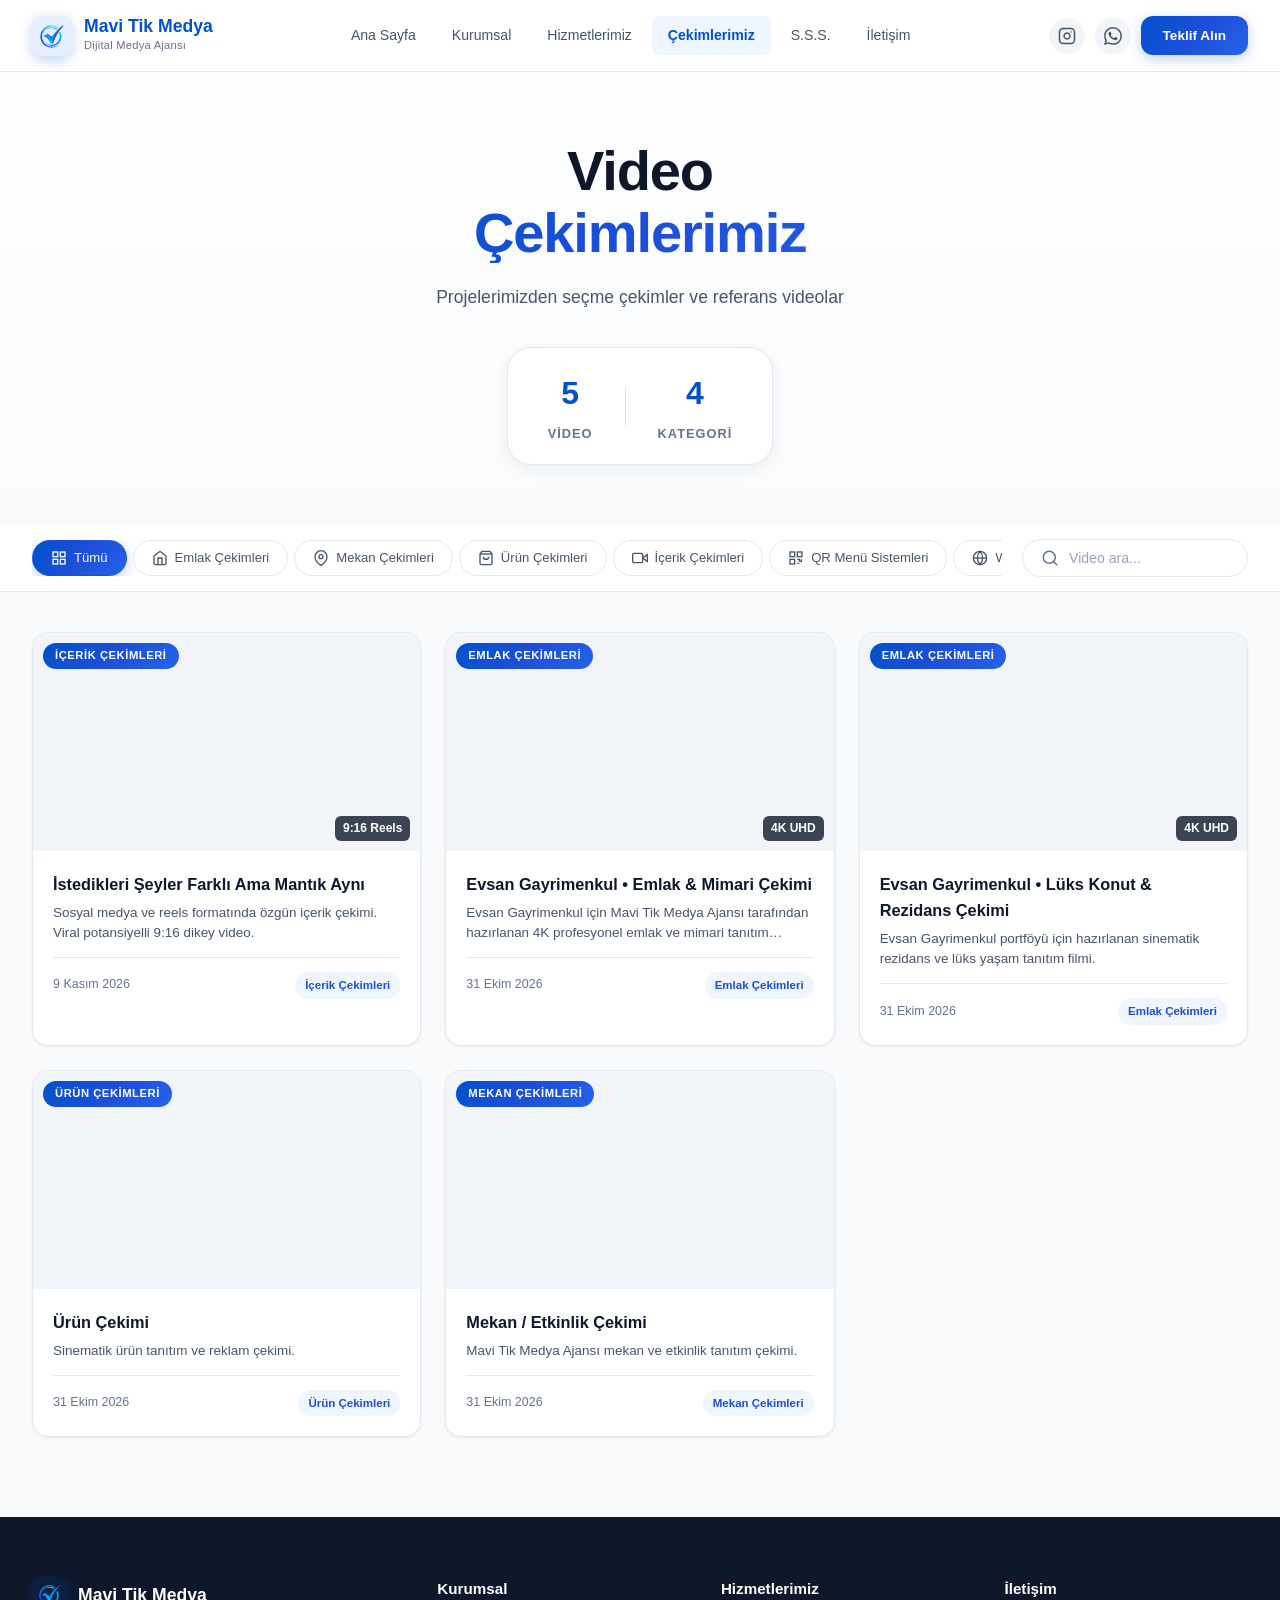
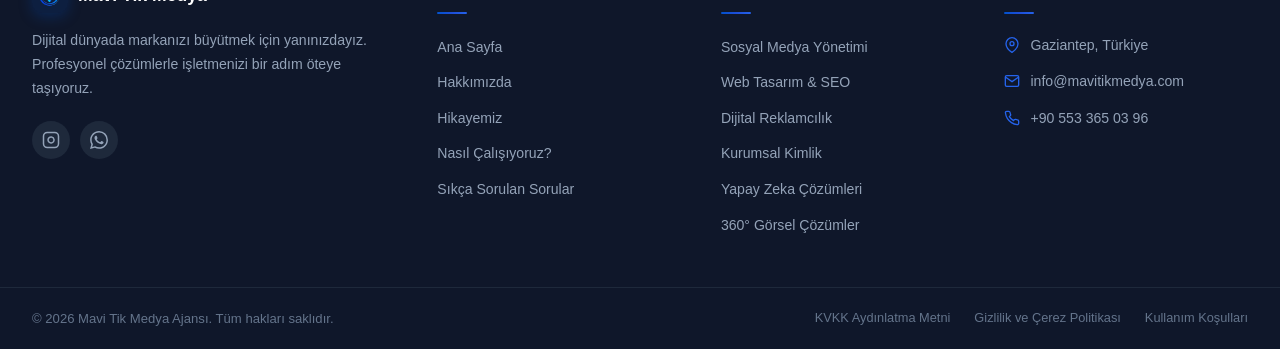
==== commit 7056f336: "yeni" ====
--- a/referans videolar/referanslar.html
+++ b/referans videolar/referanslar.html
@@ -6,17 +6,23 @@
     <meta name="description" content="Mavi Tik Medya - Çekimlerimiz | Emlak, Mekan, Ürün Çekimleri, QR Menü ve Web Siteleri">
     <title>Çekimlerimiz | Mavi Tik Medya Ajansı</title>
     <link rel="stylesheet" href="style.css">
+    <!-- FontAwesome 6.4.0 -->
+    <link rel="stylesheet" href="https://cdnjs.cloudflare.com/ajax/libs/font-awesome/6.4.0/css/all.min.css">
+    <!-- Google Fonts -->
+    <link rel="preconnect" href="https://fonts.googleapis.com">
+    <link rel="preconnect" href="https://fonts.gstatic.com" crossorigin>
+    <link href="https://fonts.googleapis.com/css2?family=Plus+Jakarta+Sans:wght@400;500;600;700;800&family=Inter:wght@300;400;500;600;700&display=swap" rel="stylesheet">
+    <!-- Favicon -->
+    <link rel="icon" href="../assets/images/logo.png" type="image/png">
 </head>
 <body>
 
     <!-- ===== NAVBAR (Mavi Tik Medya) ===== -->
     <header class="navbar" id="navbar">
         <div class="navbar-container">
-            <a href="https://mavitikmedya.com/" class="navbar-brand">
-                <div class="brand-icon">
-                    <svg width="22" height="22" viewBox="0 0 24 24" fill="none" stroke="currentColor" stroke-width="2.5" stroke-linecap="round" stroke-linejoin="round">
-                        <polyline points="20 6 9 17 4 12"></polyline>
-                    </svg>
+            <a href="../index.html" class="navbar-brand">
+                <div class="brand-icon" style="background: rgba(0, 98, 255, 0.1); padding: 4px; display: flex; align-items: center; justify-content: center; border-radius: 10px;">
+                    <img src="../assets/images/logo-emblem.png" alt="Mavi Tik" style="width: 26px; height: 26px; object-fit: contain;">
                 </div>
                 <div class="brand-text">
                     <span class="brand-name">Mavi Tik Medya</span>
@@ -25,12 +31,12 @@
             </a>
 
             <nav class="navbar-menu" id="navbar-menu">
-                <a href="https://mavitikmedya.com/#anasayfa" class="nav-link">Ana Sayfa</a>
-                <a href="https://mavitikmedya.com/#hakkimizda" class="nav-link">Kurumsal</a>
-                <a href="https://mavitikmedya.com/#hizmetler" class="nav-link">Hizmetlerimiz</a>
+                <a href="../index.html#anasayfa" class="nav-link">Ana Sayfa</a>
+                <a href="../index.html#hakkimizda" class="nav-link">Kurumsal</a>
+                <a href="../index.html#hizmetler" class="nav-link">Hizmetlerimiz</a>
                 <a href="referanslar.html" class="nav-link active">Çekimlerimiz</a>
-                <a href="https://mavitikmedya.com/#sss" class="nav-link">S.S.S.</a>
-                <a href="https://mavitikmedya.com/#iletisim" class="nav-link">İletişim</a>
+                <a href="../index.html#sss" class="nav-link">S.S.S.</a>
+                <a href="../index.html#iletisim" class="nav-link">İletişim</a>
             </nav>
 
             <div class="navbar-actions">
@@ -46,7 +52,7 @@
                         <path d="M17.472 14.382c-.297-.149-1.758-.867-2.03-.967-.273-.099-.471-.148-.67.15-.197.297-.767.966-.94 1.164-.173.199-.347.223-.644.075-.297-.15-1.255-.463-2.39-1.475-.883-.788-1.48-1.761-1.653-2.059-.173-.297-.018-.458.13-.606.134-.133.298-.347.446-.52.149-.174.198-.298.298-.497.099-.198.05-.371-.025-.52-.075-.149-.669-1.612-.916-2.207-.242-.579-.487-.5-.669-.51-.173-.008-.371-.01-.57-.01-.198 0-.52.074-.792.372-.272.297-1.04 1.016-1.04 2.479 0 1.462 1.065 2.875 1.213 3.074.149.198 2.096 3.2 5.077 4.487.709.306 1.262.489 1.694.625.712.227 1.36.195 1.871.118.571-.085 1.758-.719 2.006-1.413.248-.694.248-1.289.173-1.413-.074-.124-.272-.198-.57-.347m-5.421 7.403h-.004a9.87 9.87 0 01-5.031-1.378l-.361-.214-3.741.982.998-3.648-.235-.374a9.86 9.86 0 01-1.51-5.26c.001-5.45 4.436-9.884 9.888-9.884 2.64 0 5.122 1.03 6.988 2.898a9.825 9.825 0 012.893 6.994c-.003 5.45-4.437 9.884-9.885 9.884m8.413-18.297A11.815 11.815 0 0012.05 0C5.495 0 .16 5.335.157 11.892c0 2.096.547 4.142 1.588 5.945L.057 24l6.305-1.654a11.882 11.882 0 005.683 1.448h.005c6.554 0 11.89-5.335 11.893-11.893a11.821 11.821 0 00-3.48-8.413z"/>
                     </svg>
                 </a>
-                <a href="https://mavitikmedya.com/#iletisim" class="cta-btn">Teklif Alın</a>
+                <a href="../index.html#iletisim" class="cta-btn">Teklif Alın</a>
             </div>
 
             <button class="mobile-menu-btn" id="mobile-menu-btn" aria-label="Menü">
@@ -99,6 +105,10 @@
                     <svg width="16" height="16" viewBox="0 0 24 24" fill="none" stroke="currentColor" stroke-width="2"><path d="M6 2L3 6v14a2 2 0 0 0 2 2h14a2 2 0 0 0 2-2V6l-3-4z"></path><line x1="3" y1="6" x2="21" y2="6"></line><path d="M16 10a4 4 0 0 1-8 0"></path></svg>
                     Ürün Çekimleri
                 </button>
+                <button class="filter-btn" data-filter="icerik" id="filter-icerik">
+                    <svg width="16" height="16" viewBox="0 0 24 24" fill="none" stroke="currentColor" stroke-width="2"><polygon points="23 7 16 12 23 17 23 7"></polygon><rect x="1" y="5" width="15" height="14" rx="2" ry="2"></rect></svg>
+                    İçerik Çekimleri
+                </button>
                 <button class="filter-btn" data-filter="qrmenu" id="filter-qrmenu">
                     <svg width="16" height="16" viewBox="0 0 24 24" fill="none" stroke="currentColor" stroke-width="2"><rect x="3" y="3" width="7" height="7"></rect><rect x="14" y="3" width="7" height="7"></rect><rect x="3" y="14" width="7" height="7"></rect><path d="M14 14h3v3"></path><path d="M20 14v3h-3"></path><path d="M14 20h3"></path><path d="M20 20h0"></path></svg>
                     QR Menü Sistemleri
@@ -165,10 +175,8 @@
                 <!-- Column 1: Brand -->
                 <div class="footer-col footer-brand-col">
                     <div class="footer-brand">
-                        <div class="brand-icon">
-                            <svg width="20" height="20" viewBox="0 0 24 24" fill="none" stroke="currentColor" stroke-width="2.5" stroke-linecap="round" stroke-linejoin="round">
-                                <polyline points="20 6 9 17 4 12"></polyline>
-                            </svg>
+                        <div class="brand-icon" style="background: rgba(0, 98, 255, 0.1); padding: 4px; display: flex; align-items: center; justify-content: center; border-radius: 10px;">
+                            <img src="../assets/images/logo-emblem.png" alt="Mavi Tik" style="width: 24px; height: 24px; object-fit: contain;">
                         </div>
                         <span class="brand-name">Mavi Tik Medya</span>
                     </div>
@@ -189,11 +197,11 @@
                 <div class="footer-col">
                     <h4 class="footer-heading">Kurumsal</h4>
                     <ul class="footer-links">
-                        <li><a href="https://mavitikmedya.com/#anasayfa">Ana Sayfa</a></li>
-                        <li><a href="https://mavitikmedya.com/#hakkimizda">Hakkımızda</a></li>
-                        <li><a href="https://mavitikmedya.com/#hikayemiz">Hikayemiz</a></li>
-                        <li><a href="https://mavitikmedya.com/#nasil-calisiyoruz">Nasıl Çalışıyoruz?</a></li>
-                        <li><a href="https://mavitikmedya.com/#sss">Sıkça Sorulan Sorular</a></li>
+                        <li><a href="../index.html#anasayfa">Ana Sayfa</a></li>
+                        <li><a href="../index.html#hakkimizda">Hakkımızda</a></li>
+                        <li><a href="../index.html#hikayemiz">Hikayemiz</a></li>
+                        <li><a href="../index.html#nasil-calisiyoruz">Nasıl Çalışıyoruz?</a></li>
+                        <li><a href="../index.html#sss">Sıkça Sorulan Sorular</a></li>
                     </ul>
                 </div>
 
@@ -201,12 +209,12 @@
                 <div class="footer-col">
                     <h4 class="footer-heading">Hizmetlerimiz</h4>
                     <ul class="footer-links">
-                        <li><a href="https://mavitikmedya.com/#hizmetler">Sosyal Medya Yönetimi</a></li>
-                        <li><a href="https://mavitikmedya.com/#hizmetler">Web Tasarım & SEO</a></li>
-                        <li><a href="https://mavitikmedya.com/#hizmetler">Dijital Reklamcılık</a></li>
-                        <li><a href="https://mavitikmedya.com/#hizmetler">Kurumsal Kimlik</a></li>
-                        <li><a href="https://mavitikmedya.com/#hizmetler">Yapay Zeka Çözümleri</a></li>
-                        <li><a href="https://mavitikmedya.com/#hizmetler">360° Görsel Çözümler</a></li>
+                        <li><a href="../index.html#hizmetler">Sosyal Medya Yönetimi</a></li>
+                        <li><a href="../index.html#hizmetler">Web Tasarım & SEO</a></li>
+                        <li><a href="../index.html#hizmetler">Dijital Reklamcılık</a></li>
+                        <li><a href="../index.html#hizmetler">Kurumsal Kimlik</a></li>
+                        <li><a href="../index.html#hizmetler">Yapay Zeka Çözümleri</a></li>
+                        <li><a href="../index.html#hizmetler">360° Görsel Çözümler</a></li>
                     </ul>
                 </div>
 
@@ -234,9 +242,9 @@
             <div class="footer-container">
                 <p>&copy; 2026 Mavi Tik Medya Ajansı. Tüm hakları saklıdır.</p>
                 <div class="footer-legal">
-                    <a href="#">KVKK Aydınlatma Metni</a>
-                    <a href="#">Gizlilik ve Çerez Politikası</a>
-                    <a href="#">Kullanım Koşulları</a>
+                    <a href="../index.html#iletisim">KVKK Aydınlatma Metni</a>
+                    <a href="../index.html#iletisim">Gizlilik ve Çerez Politikası</a>
+                    <a href="../index.html#iletisim">Kullanım Koşulları</a>
                 </div>
             </div>
         </div>
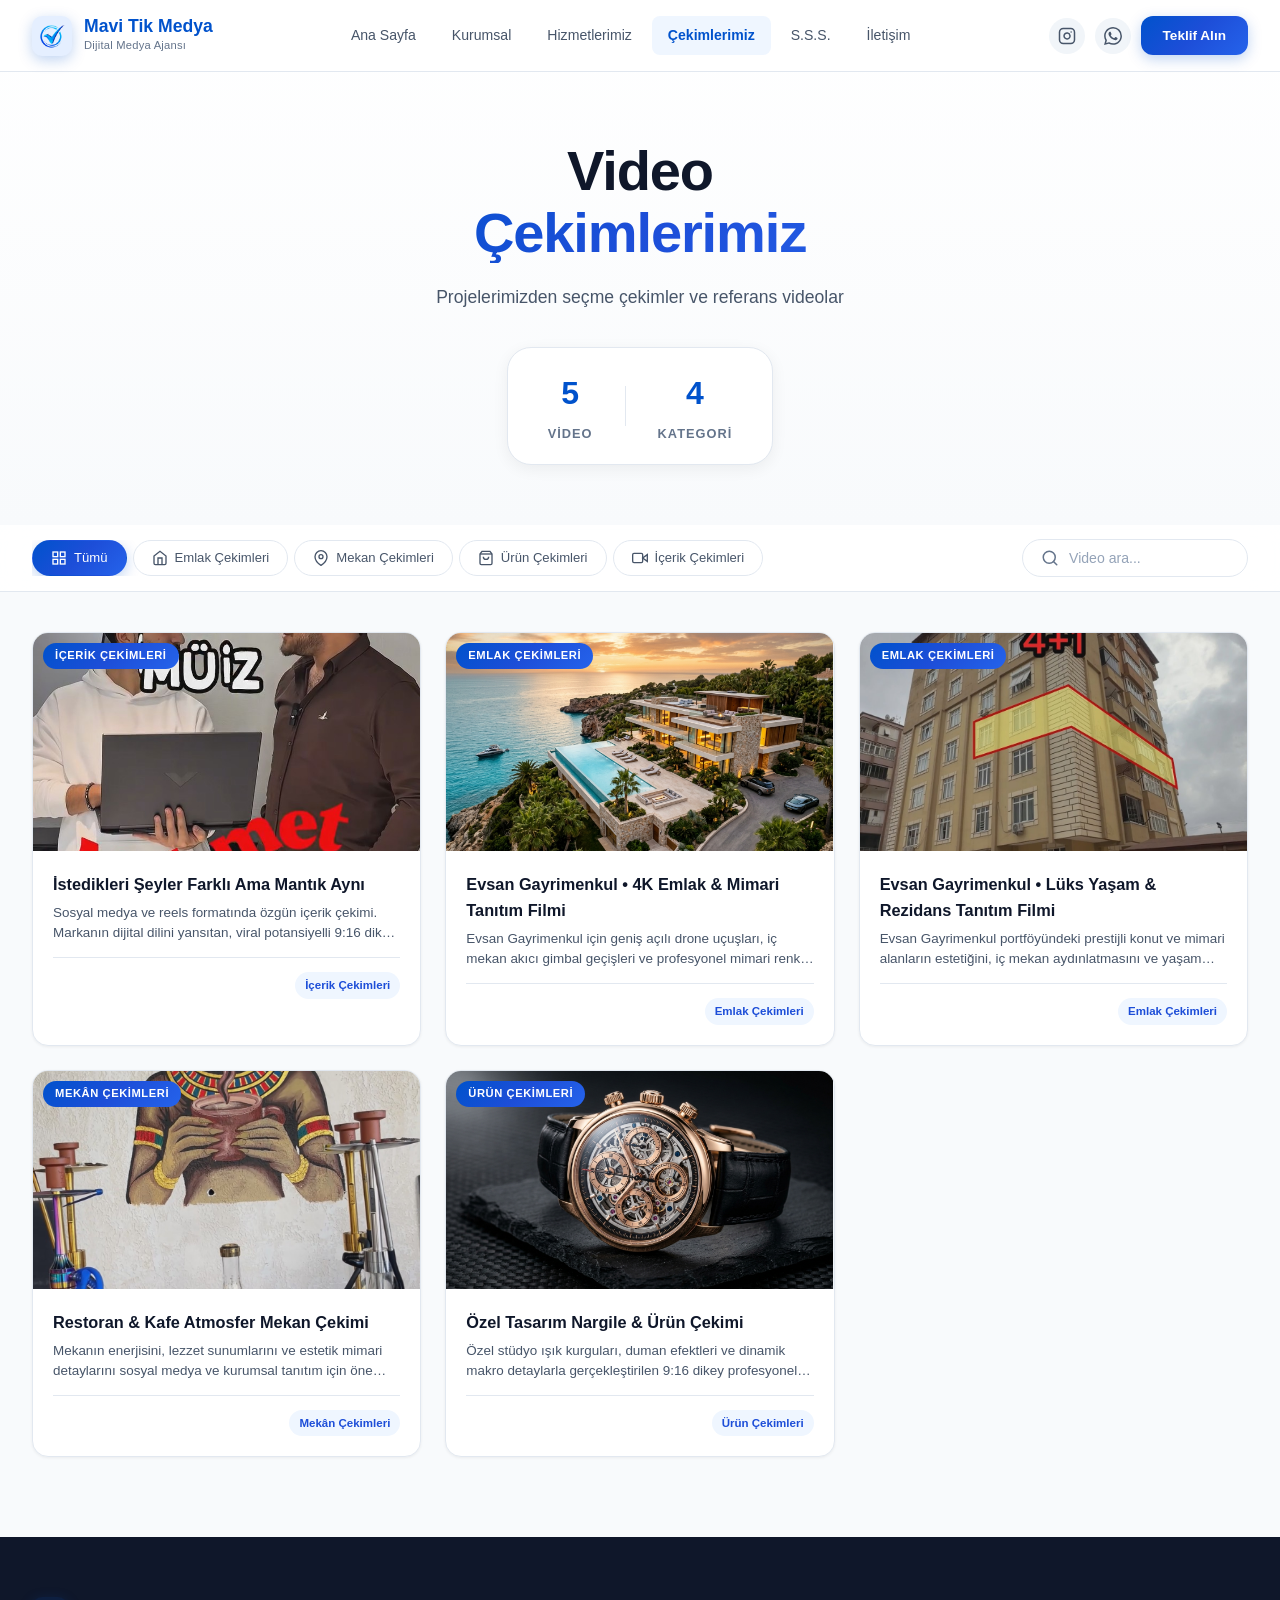
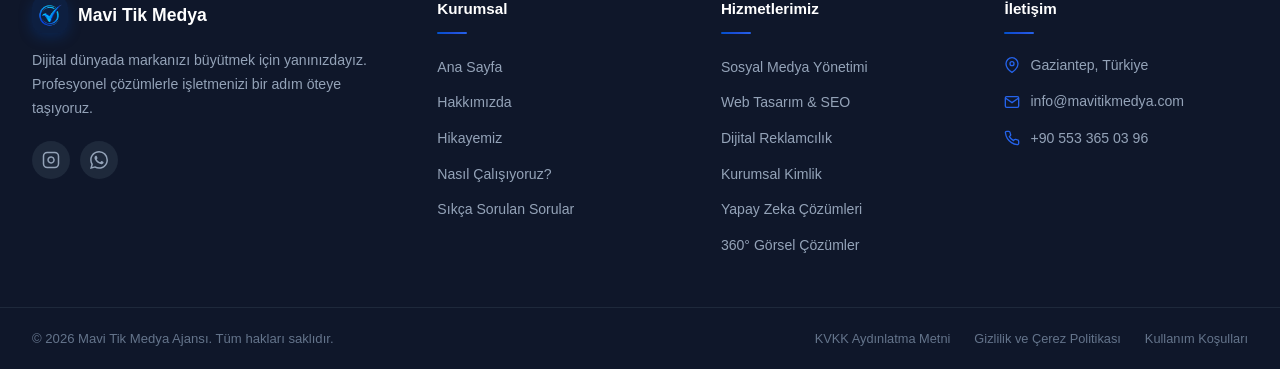
==== commit 27cded5e: "y" ====
--- a/referans videolar/referanslar.html
+++ b/referans videolar/referanslar.html
@@ -109,14 +109,6 @@
                     <svg width="16" height="16" viewBox="0 0 24 24" fill="none" stroke="currentColor" stroke-width="2"><polygon points="23 7 16 12 23 17 23 7"></polygon><rect x="1" y="5" width="15" height="14" rx="2" ry="2"></rect></svg>
                     İçerik Çekimleri
                 </button>
-                <button class="filter-btn" data-filter="qrmenu" id="filter-qrmenu">
-                    <svg width="16" height="16" viewBox="0 0 24 24" fill="none" stroke="currentColor" stroke-width="2"><rect x="3" y="3" width="7" height="7"></rect><rect x="14" y="3" width="7" height="7"></rect><rect x="3" y="14" width="7" height="7"></rect><path d="M14 14h3v3"></path><path d="M20 14v3h-3"></path><path d="M14 20h3"></path><path d="M20 20h0"></path></svg>
-                    QR Menü Sistemleri
-                </button>
-                <button class="filter-btn" data-filter="website" id="filter-website">
-                    <svg width="16" height="16" viewBox="0 0 24 24" fill="none" stroke="currentColor" stroke-width="2"><circle cx="12" cy="12" r="10"></circle><line x1="2" y1="12" x2="22" y2="12"></line><path d="M12 2a15.3 15.3 0 0 1 4 10 15.3 15.3 0 0 1-4 10 15.3 15.3 0 0 1-4-10 15.3 15.3 0 0 1 4-10z"></path></svg>
-                    Web Siteleri
-                </button>
             </div>
             <div class="search-box" id="search-box">
                 <svg width="18" height="18" viewBox="0 0 24 24" fill="none" stroke="currentColor" stroke-width="2" stroke-linecap="round" stroke-linejoin="round">
@@ -155,9 +147,10 @@
                 </svg>
             </button>
             <div class="modal-video-container" id="modal-video-container">
-                <video id="modal-video" controls></video>
+                <video id="modal-video" controls playsinline preload="metadata"></video>
             </div>
             <div class="modal-info">
+                <p id="modal-video-error" role="status" hidden>Video yüklenemedi. <a id="modal-video-download" download>Videoyu indir</a>.</p>
                 <h2 class="modal-title" id="modal-title"></h2>
                 <p class="modal-description" id="modal-description"></p>
                 <div class="modal-meta">
@@ -250,6 +243,7 @@
         </div>
     </footer>
 
+    <script src="../assets/js/references.js"></script>
     <script src="videos.js"></script>
     <script src="app.js"></script>
 </body>
--- a/referans videolar/style.css
+++ b/referans videolar/style.css
@@ -1097,3 +1097,25 @@
         gap: 12px;
     }
 }
+
+.modal-video-container video {
+    max-height: min(540px, 64dvh);
+    object-fit: contain;
+    background: #000;
+}
+
+.modal-close {
+    width: 44px;
+    height: 44px;
+}
+
+@media (max-width: 760px), (max-height: 500px) {
+    .modal-overlay {
+        padding: 8px;
+    }
+
+    .modal {
+        max-height: calc(100dvh - 16px);
+        overscroll-behavior: contain;
+    }
+}
